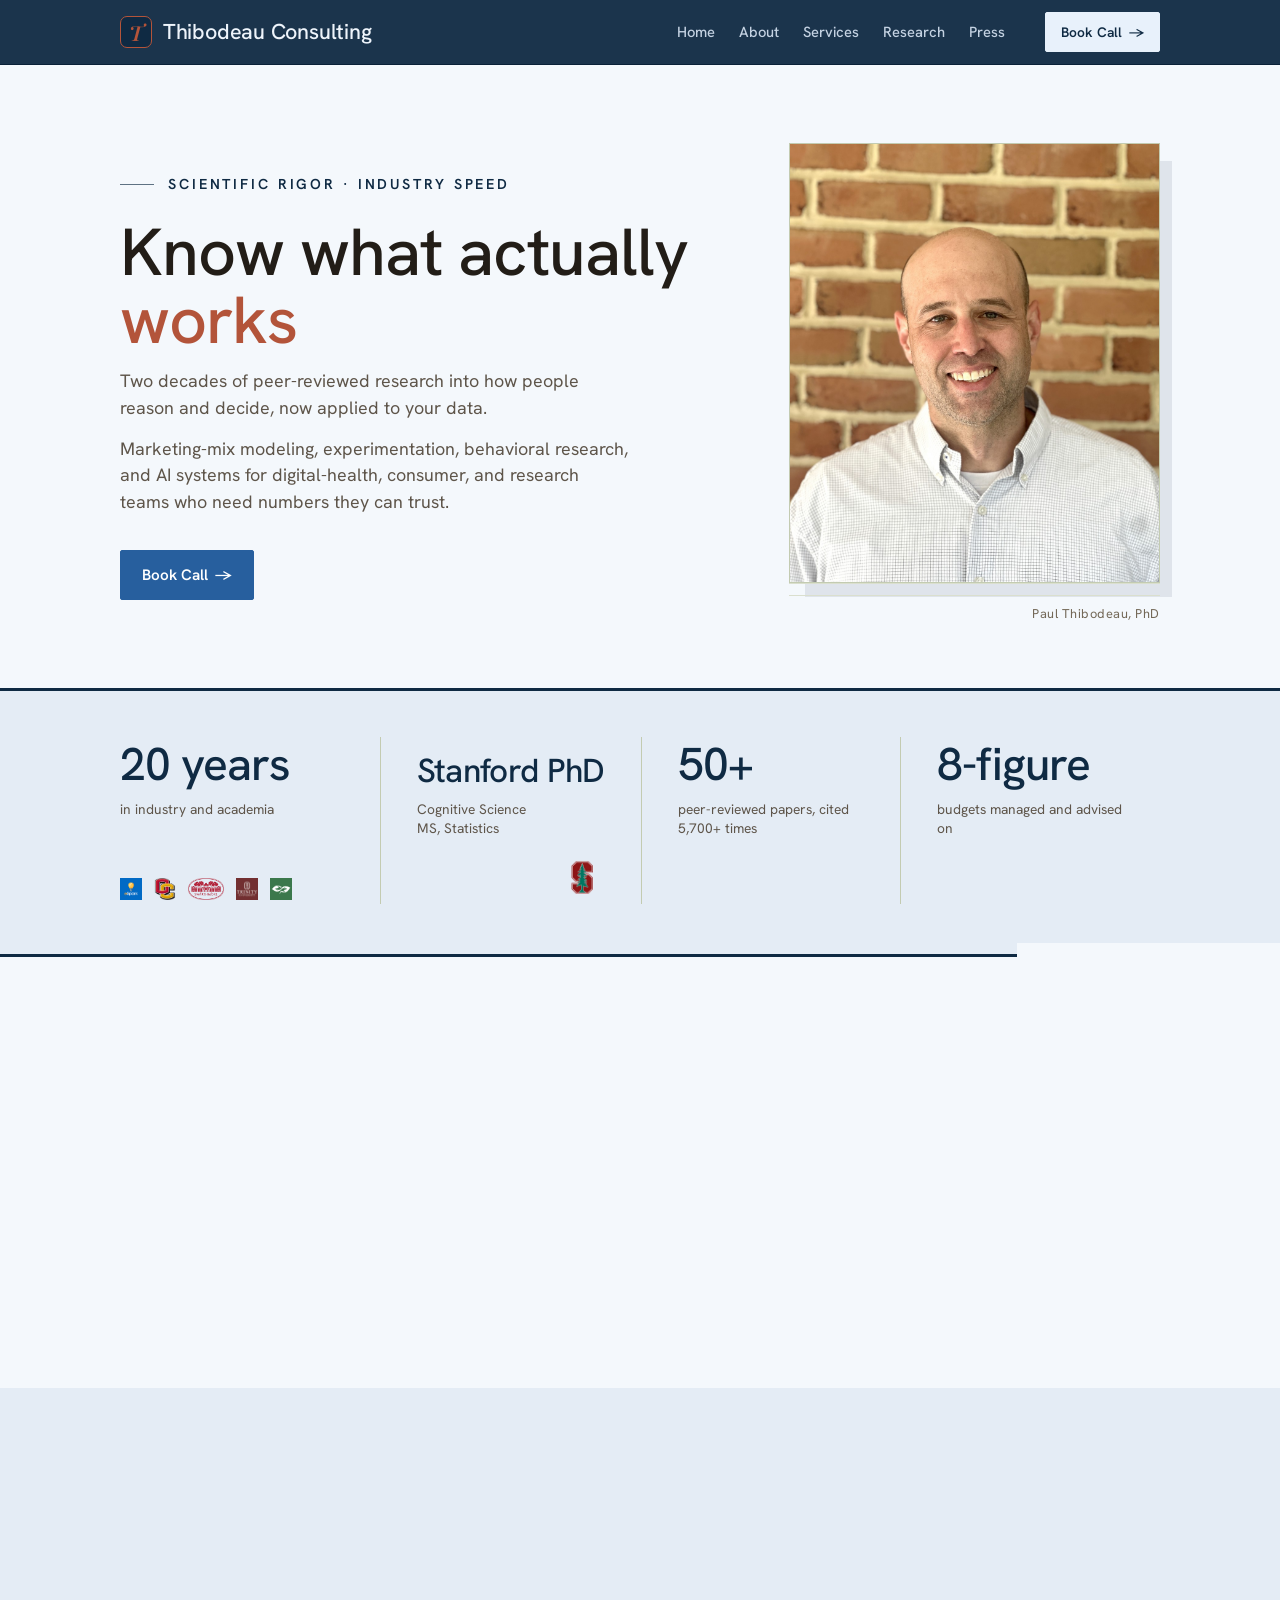
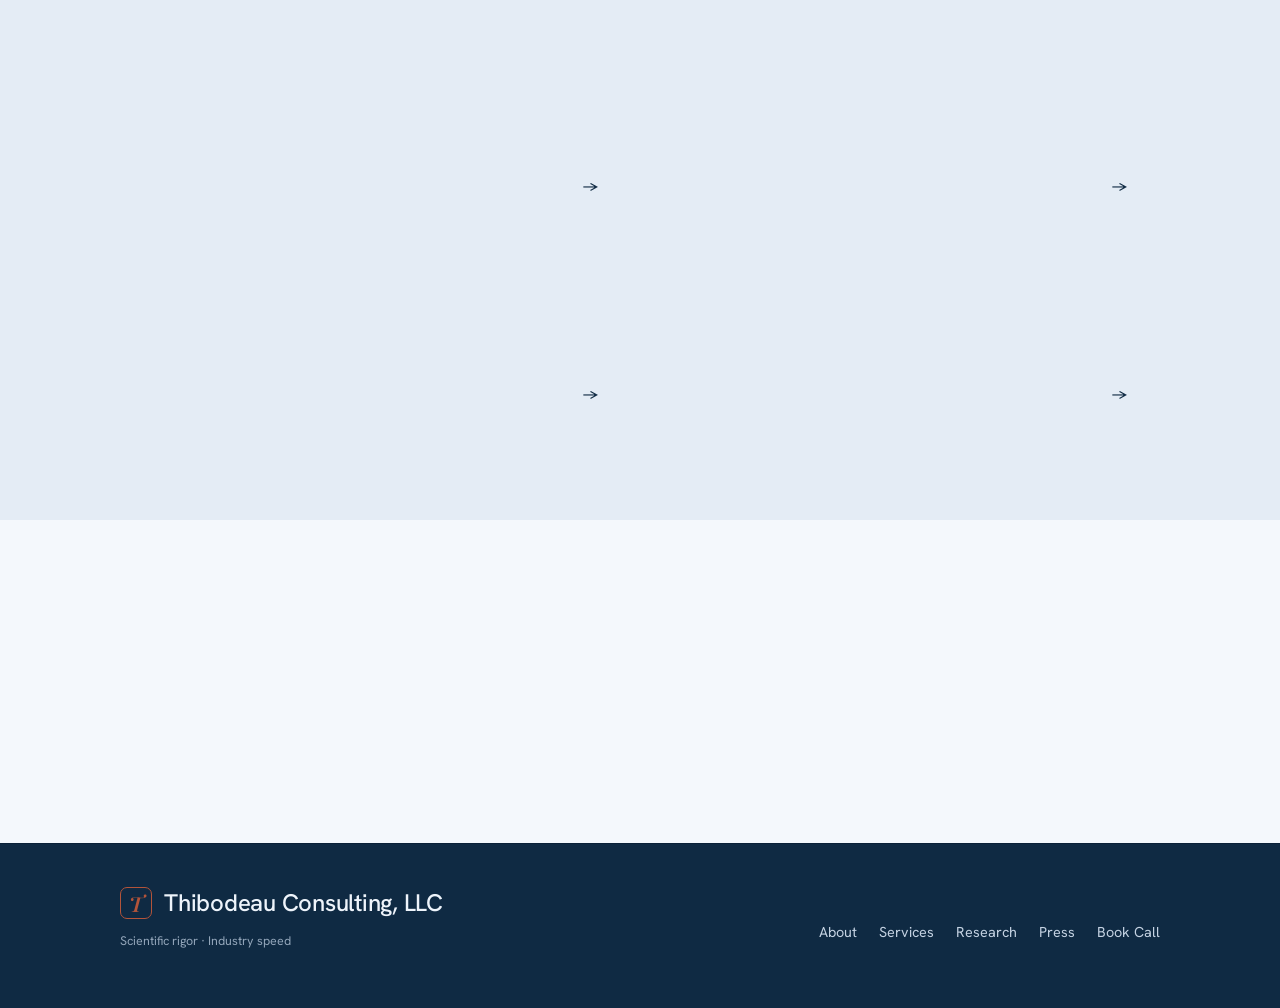
==== index.html @ 38d1d893 "Align canonical/OG/Twitter URLs to the www custom domain The site canonicalizes to www.consult-thib." ====
<!DOCTYPE html>
<html lang="en" data-headline="hanken" data-paper="sage">
<head>
<meta charset="UTF-8">
<meta name="viewport" content="width=device-width, initial-scale=1.0">
<title>Thibodeau Consulting · Scientific rigor, industry speed</title>
<link rel="icon" type="image/svg+xml" href="favicon.svg">
<meta name="description" content="Scientific rigor, industry speed. Marketing, research, and data consulting from a Stanford PhD and former data-science leader.">
<meta property="og:type" content="website">
<meta property="og:title" content="Thibodeau Consulting">
<meta property="og:description" content="Scientific rigor, industry speed. Marketing, research, and data consulting you can trust.">
<meta property="og:url" content="https://www.consult-thib.com/">
<link rel="canonical" href="https://www.consult-thib.com/">
<meta property="og:image" content="https://www.consult-thib.com/assets/headshot-casual.jpg">
<meta name="twitter:card" content="summary_large_image">
<meta name="twitter:title" content="Thibodeau Consulting">
<meta name="twitter:description" content="Scientific rigor, industry speed. Marketing, research, and data consulting.">
<meta name="twitter:image" content="https://www.consult-thib.com/assets/headshot-casual.jpg">
<link rel="preconnect" href="https://fonts.googleapis.com">
<link rel="preconnect" href="https://fonts.gstatic.com" crossorigin>
<link href="https://fonts.googleapis.com/css2?family=Playfair+Display:ital,wght@0,600;0,700;1,500;1,600&family=Newsreader:opsz,wght@6..72,400;6..72,500;6..72,600&family=Newsreader:ital,opsz,wght@1,6..72,400;1,6..72,500&family=Spectral:wght@400;500;600&family=Hanken+Grotesk:wght@400;500;600;700&family=EB+Garamond:ital,wght@1,400;1,500&display=swap" rel="stylesheet">
<link rel="stylesheet" href="assets/main.css">
</head>
<body>

<header>
  <div class="wrap nav">
    <button class="navtoggle" aria-label="Menu" aria-expanded="false" aria-controls="navmenu"><svg viewBox="0 0 24 24" width="22" height="22" aria-hidden="true"><path d="M3 6h18M3 12h18M3 18h18" fill="none" stroke="currentColor" stroke-width="2" stroke-linecap="round"/></svg></button>
    <a href="#top" class="wordmark"><span class="tmark">T</span><span class="wname">Thibodeau Consulting</span></a>
    <nav class="navlinks" id="navmenu">
      <a href="#top" aria-current="page">Home</a>
      <a href="about.html">About</a>
      <a href="#work">Services</a>
      <a href="research.html">Research</a>
      <a href="press.html">Press</a>
    </nav>
    <a href="https://calendly.com/paul-consult-thib/30min" target="_blank" rel="noopener" class="btn btn-primary btn-sm tc-book">Book Call <span class="arr">→</span></a>
  </div>
</header>

<main id="top">

  <!-- HERO -->
  <section class="hero">
    <div class="wrap hero-grid">
      <div class="hero-copy">
        <span class="eyebrow reveal">Scientific rigor · Industry speed</span>
        <h1 class="display reveal">Know what actually <span style="color:var(--gold)">works</span></h1>
        <p class="hero-sub hero-research reveal">Two decades of peer-reviewed research into how people reason and decide, now applied to your data.</p>
        <p class="hero-sub reveal">Marketing-mix modeling, experimentation, behavioral research, and AI systems for digital-health, consumer, and research teams who need numbers they can trust.</p>
        <div class="btns reveal">
          <a href="https://calendly.com/paul-consult-thib/30min" target="_blank" rel="noopener" class="btn btn-primary">Book Call <span class="arr">→</span></a>
        </div>
      </div>
      <figure class="portrait reveal">
        <img class="portrait-img" src="assets/headshot-casual.jpg?v=4" alt="Paul Thibodeau, PhD" style="object-position:50% 20%">
        <figcaption><span>Paul Thibodeau, PhD</span></figcaption>
      </figure>
    </div>
  </section>

    <section class="creds reveal">
    <div class="wrap creds-inner">
      <div class="statrow">
        <div class="stat">
          <div class="num">20 years</div>
          <div class="lbl">in industry and academia</div>
          <div class="logos-row">
            <img src="assets/logo-espark.png" alt="eSpark">
            <img src="assets/logo-oberlin.png" alt="Oberlin College">
            <img src="assets/logo-swarthmore.png" alt="Swarthmore">
            <img src="assets/logo-trinity.webp" alt="Trinity University">
            <img src="assets/logo-betterhelp.png" alt="BetterHelp">
          </div>
        </div>
        <div class="stat">
          <div class="num num-stanford">Stanford PhD</div>
          <div class="lbl">Cognitive Science<br>MS, Statistics</div>
          <div class="logos-row stanford-row"><img src="assets/logo-stanford-s.avif" alt="Stanford"></div>
        </div>
        <div class="stat">
          <div class="num">50+</div>
          <div class="lbl">peer-reviewed papers, cited 5,700+ times</div>
        </div>
        <div class="stat">
          <div class="num">8-figure</div>
          <div class="lbl">budgets managed and advised on</div>
        </div>
      </div>
    </div>
  </section>

  <section class="block" id="testimonials">
    <div class="wrap">
      <div class="block-head reveal">
        <span class="eyebrow">In their words</span>
        <h2 class="sr-only">Testimonials</h2>
      </div>
      <!-- ================= TESTIMONIALS ================= -->
      <!-- Edit the cards between TM:START and TM:END below.                 -->
      <!-- Each testimonial is one <figure class="tm reveal"> block:         -->
      <!--   * <blockquote>   the quote (1-2 sentences)                      -->
      <!--   * .tm-name        the person's name                             -->
      <!--   * .tm-role        their title and company                       -->
      <!-- Add or delete <figure> blocks freely - each renders as a         -->
      <!-- full-width quote row in a single-column list.                     -->
      <!-- See README.md > "Updating testimonials" for a Claude prompt.      -->
      <div class="tm-grid">
        <!-- TM:START -->
        <figure class="tm reveal">
          <span class="qm" aria-hidden="true">&ldquo;</span>
          <blockquote>Paul is technically sharp and genuinely fun to work with. He designed studies and conducted statistical analyses that paved the way to FDA approval of Ycanth&reg;. I can't recommend him more highly!</blockquote>
          <figcaption><span class="tm-name">Matt Davidson, PhD</span><span class="tm-role">Founder &amp; CEO, Azora Therapeutics &middot; Founder, Verrica Pharmaceuticals</span></figcaption>
        </figure>
        <!-- TM:END -->
        <!-- Edwin's quote, parked pending his OK (shortened version sent for sign-off).
             Once he confirms, move the block above the TM:END line to publish it.
        <figure class="tm reveal">
          <span class="qm" aria-hidden="true">&ldquo;</span>
          <blockquote>Paul shaped metrics that opened up opportunities for our sales team we didn't know we were missing. He builds tools people actually understand and use.</blockquote>
          <figcaption><span class="tm-name">Edwin Uber</span><span class="tm-role">then Head of Engineering, eSpark Learning</span></figcaption>
        </figure>
        -->
        <!-- Placeholder testimonials parked here until real ones land. Move a block above the TM:END line to publish it.
        <figure class="tm reveal">
          <span class="qm" aria-hidden="true">&ldquo;</span>
          <blockquote>Paul rebuilt our attribution from the ground up. For the first time, finance actually trusts the numbers behind our spend.</blockquote>
          <figcaption><span class="tm-name">[Client name]</span><span class="tm-role">VP Growth · consumer health (Series B)</span></figcaption>
        </figure>
        <figure class="tm reveal">
          <span class="qm" aria-hidden="true">&ldquo;</span>
          <blockquote>The rare scientist who can also ship. The marketing-mix model he built is still the backbone of how we plan budget.</blockquote>
          <figcaption><span class="tm-name">[Client name]</span><span class="tm-role">Head of Marketing · DTC brand</span></figcaption>
        </figure>
        <figure class="tm reveal">
          <span class="qm" aria-hidden="true">&ldquo;</span>
          <blockquote>Honest about what the data can and can't say. That rigor talked us out of a six-figure mistake.</blockquote>
          <figcaption><span class="tm-name">[Client name]</span><span class="tm-role">Director of Analytics · edtech</span></figcaption>
        </figure>
        -->
      </div>
    </div>
  </section>

  <!-- SERVICES -->
  <section class="block" id="work">
    <div class="wrap">
      <div class="block-head reveal">
        <span class="eyebrow">Services</span>
        <h2 class="display" style="margin-top:14px">What do you need to know?</h2>
        <p class="svc-intro">A few of the questions I get. Open any card for a short interactive demo.</p>
      </div>

      <div class="svc-grid">
        <a href="demos/mmm_demo.html" class="svc reveal">
          <div class="svc-top"><span class="svc-idx">01</span><span class="svc-topic">MMM &amp; Attribution</span></div>
          <div class="svc-qrow">
            <h3>Which marketing dollars actually drive revenue?</h3>
            <span class="svc-cartoon" aria-hidden="true"><svg viewBox="0 0 120 80" xmlns="http://www.w3.org/2000/svg"><rect x="6" y="42" width="14" height="30" rx="2" fill="#1F7A8C"/><rect x="24" y="28" width="14" height="44" rx="2" fill="#B9822F"/><rect x="42" y="50" width="14" height="22" rx="2" fill="#0F2A43"/><line x1="4" y1="72" x2="58" y2="72" stroke="#c2cbd4" stroke-width="2"/><path d="M68 64 C 86 60, 96 26, 114 16" fill="none" stroke="#b3543a" stroke-width="3" stroke-linecap="round"/><circle class="cart-pulse" cx="114" cy="16" r="4" fill="#b3543a"/></svg></span>
          </div>
          <div class="svc-foot"><span class="more">Explore <span class="arr">→</span></span></div>
        </a>
        <a href="demos/experimentation_demo.html" class="svc reveal">
          <div class="svc-top"><span class="svc-idx">02</span><span class="svc-topic">Causal Inference &amp; Experimentation</span></div>
          <div class="svc-qrow">
            <h3>Did the new feature really move the needle?</h3>
            <span class="svc-cartoon" aria-hidden="true"><svg viewBox="0 0 120 80" xmlns="http://www.w3.org/2000/svg"><line x1="12" y1="68" x2="108" y2="68" stroke="#c2cbd4" stroke-width="2"/><rect x="26" y="42" width="26" height="26" rx="2" fill="#9aa6af"/><rect x="70" y="22" width="26" height="46" rx="2" fill="#1F7A8C"/><line x1="26" y1="42" x2="96" y2="42" stroke="#b3543a" stroke-width="2" stroke-dasharray="4 3"/><g class="cart-lift"><line x1="100" y1="24" x2="100" y2="42" stroke="#b3543a" stroke-width="2"/><polyline points="96,30 100,24 104,30" fill="none" stroke="#b3543a" stroke-width="2" stroke-linecap="round" stroke-linejoin="round"/></g></svg></span>
          </div>
          <div class="svc-foot"><span class="more">Explore <span class="arr">→</span></span></div>
        </a>
        <a href="demos/agentic_eval_demo.html" class="svc reveal">
          <div class="svc-top"><span class="svc-idx">03</span><span class="svc-topic">AI &amp; Agentic Workflows</span></div>
          <div class="svc-qrow">
            <h3>Is this AI agent ready to ship?</h3>
            <span class="svc-cartoon" aria-hidden="true"><svg viewBox="0 0 120 80" xmlns="http://www.w3.org/2000/svg"><rect x="8" y="24" width="42" height="32" rx="9" fill="#1F7A8C"/><circle cx="22" cy="40" r="2.4" fill="#fff"/><circle cx="30" cy="40" r="2.4" fill="#fff"/><circle cx="38" cy="40" r="2.4" fill="#fff"/><line x1="56" y1="40" x2="72" y2="40" stroke="#9aa6af" stroke-width="3"/><polyline points="66,34 74,40 66,46" fill="none" stroke="#9aa6af" stroke-width="3" stroke-linecap="round" stroke-linejoin="round"/><g class="cart-pop"><circle cx="98" cy="40" r="16" fill="none" stroke="#1f7a5a" stroke-width="3.5"/><path d="M90 40 l6 7 l11 -15" fill="none" stroke="#1f7a5a" stroke-width="4" stroke-linecap="round" stroke-linejoin="round"/></g></svg></span>
          </div>
          <div class="svc-foot"><span class="more">Explore <span class="arr">→</span></span></div>
        </a>
        <a href="demos/behavioral_survey_demo.html" class="svc reveal">
          <div class="svc-top"><span class="svc-idx">04</span><span class="svc-topic">Behavioral &amp; Survey Research</span></div>
          <div class="svc-qrow">
            <h3>What do customers truly want, and how would we know?</h3>
            <span class="svc-cartoon" aria-hidden="true"><svg viewBox="0 0 120 80" xmlns="http://www.w3.org/2000/svg"><line x1="54" y1="22" x2="30" y2="52" stroke="#9aa6af" stroke-width="2" stroke-dasharray="4 3"/><line x1="66" y1="22" x2="90" y2="52" stroke="#9aa6af" stroke-width="2" stroke-dasharray="4 3"/><line x1="42" y1="56" x2="80" y2="56" stroke="#b3543a" stroke-width="3"/><polyline points="74,51 82,56 74,61" fill="none" stroke="#b3543a" stroke-width="3" stroke-linecap="round" stroke-linejoin="round"/><circle cx="60" cy="16" r="11" fill="#9aa6af"/><circle cx="30" cy="56" r="13" fill="#1F7A8C"/><circle class="cart-pulse" cx="92" cy="56" r="13" fill="#0F2A43"/></svg></span>
          </div>
          <div class="svc-foot"><span class="more">Explore <span class="arr">→</span></span></div>
        </a>
      </div>
    </div>
  </section>

  <!-- CTA -->
  <section class="cta" id="book">
    <div class="wrap cta-inner">
      <h2 class="display reveal">Start with a free measurement check.</h2>
      <div class="btns reveal">
        <a href="https://calendly.com/paul-consult-thib/30min" target="_blank" rel="noopener" class="btn btn-primary">Book Call <span class="arr">→</span></a>
      </div>
    </div>
  </section>

</main>

<footer>
  <div class="wrap foot">
    <div>
      <a href="#top" class="wordmark"><span class="tmark">T</span><span class="wname">Thibodeau Consulting<span class="wname-llc">, LLC</span></span></a>
      <div class="fine">Scientific rigor · Industry speed</div>
    </div>
    <div class="links">
      <a href="about.html">About</a>
      <a href="#work">Services</a>
      <a href="research.html">Research</a>
      <a href="press.html">Press</a>
      <a href="https://calendly.com/paul-consult-thib/30min" target="_blank" rel="noopener">Book Call</a>
    </div>
  </div>
</footer>

<script>
(function(){
  var t=document.querySelector('.navtoggle'), h=document.querySelector('header');
  if(!t||!h)return;
  function close(){t.setAttribute('aria-expanded','false');h.classList.remove('nav-open');}
  t.addEventListener('click',function(e){
    e.stopPropagation();
    var open=t.getAttribute('aria-expanded')==='true';
    t.setAttribute('aria-expanded',String(!open));
    h.classList.toggle('nav-open',!open);
  });
  h.querySelectorAll('.navlinks a').forEach(function(a){a.addEventListener('click',close);});
  document.addEventListener('click',function(e){if(!h.contains(e.target))close();});
  document.addEventListener('keydown',function(e){if(e.key==='Escape')close();});
})();
</script>

</body>
</html>
---- assets/main.css ----
:root{
    --paper:#f4ede0;
    --paper-2:#ebe1cd;
    --surface:#fffdf8;
    --ink:#221d17;
    --ink-2:#5e554a;
    --ink-3:#736857;
    --line:#e1d8c4;
    --line-2:#cec2a9;
    --accent:#0F2A43;
    --gold:#b3543a;
    --gold-soft:#f1dbd3;
    --font-display:'Newsreader', Georgia, serif;
    --font-body:'Hanken Grotesk', system-ui, sans-serif;
    --maxw:1120px;
  }
  html[data-headline="spectral"]{--font-display:'Spectral', Georgia, serif;}
  html[data-headline="hanken"]{--font-display:'Hanken Grotesk', sans-serif;}
  html[data-paper="cool"]{--paper:#eef0f1;--paper-2:#e3e7ea;--surface:#ffffff;--line:#dde1e4;--line-2:#c8cfd4;}
  html[data-paper="white"]{--paper:#ffffff;--paper-2:#f4f3f0;--surface:#ffffff;--line:#e8e6e0;--line-2:#d6d3cb;}
  html[data-paper="sage"]{--paper:#e9ece2;--paper-2:#dde2d3;--surface:#fbfcf8;--line:#dadfce;--line-2:#c3cbb1;}
  html[data-paper="blush"]{--paper:#f3e9e4;--paper-2:#ecddd4;--surface:#fffaf6;--line:#e6d6cc;--line-2:#d6c0b3;}
  html[data-paper="slate"]{--paper:#e7e8ea;--paper-2:#dcdee2;--surface:#fbfbfc;--line:#d6d8dd;--line-2:#bfc3cb;}

  *{box-sizing:border-box}
  .sr-only{position:absolute;width:1px;height:1px;padding:0;margin:-1px;overflow:hidden;clip:rect(0,0,0,0);white-space:nowrap;border:0}
  html{scroll-behavior:smooth}
  body{
    margin:0;
    font-family:var(--font-body);
    background:#f4f8fc;
    color:var(--ink);
    line-height:1.6;
    -webkit-font-smoothing:antialiased;
    text-rendering:optimizeLegibility;
  }
  a{color:inherit}
  a:focus-visible,button:focus-visible,.btn:focus-visible{outline:2px solid #275f9e;outline-offset:3px}
  ::selection{background:var(--gold-soft)}

  .wrap{max-width:var(--maxw);margin:0 auto;padding:0 40px}
  section{position:relative}

  /* ---------- type ---------- */
  .eyebrow{
    font-family:var(--font-body);font-weight:600;font-size:.9rem;
    letter-spacing:.2em;text-transform:uppercase;color:var(--accent);
    display:inline-flex;align-items:center;gap:14px;
  }
  .eyebrow::before{content:"";width:34px;height:1.5px;background:var(--accent);display:inline-block;opacity:.65}
  .display{font-family:var(--font-display);font-weight:500;line-height:1.02;letter-spacing:-.015em;color:var(--ink);margin:0}
  .display em{font-style:italic;font-weight:400}
  h1.display{font-size:clamp(2.7rem,5.2vw,4.3rem)}
  h2.display{font-size:clamp(1.9rem,3vw,2.6rem)}
  .lede{font-size:1.18rem;color:var(--ink-2);line-height:1.55;max-width:36em}
  .kicker{font-family:var(--font-body);font-weight:600;font-size:.7rem;letter-spacing:.18em;text-transform:uppercase;color:var(--ink-3)}

  /* ---------- buttons ---------- */
  .btn{
    display:inline-flex;align-items:center;gap:.5em;white-space:nowrap;
    font-family:var(--font-body);font-weight:600;font-size:.95rem;
    padding:.78em 1.35em;border-radius:2px;cursor:pointer;text-decoration:none;
    border:1px solid var(--accent);transition:.18s ease;
  }
  .btn .arr{transition:transform .18s ease}
  .btn:hover .arr{transform:translateX(3px)}
  .btn-primary{background:#275f9e;border-color:#275f9e;color:#fff}
  .btn-primary:hover{background:#0F2A43;border-color:#0F2A43}
  .btn-ghost{background:transparent;color:var(--ink);border-color:var(--line-2)}
  .btn-ghost:hover{border-color:var(--ink);background:var(--surface)}
  .btn-sm{font-size:.86rem;padding:.6em 1.05em}
  .btns{display:flex;gap:14px;flex-wrap:wrap;align-items:center}

  /* ---------- nav ---------- */
  header{
    position:sticky;top:0;z-index:40;background:color-mix(in srgb,#0F2A43 95%, transparent);
    backdrop-filter:blur(8px);border-bottom:1px solid #0a2138;
  }
  header .wordmark{color:#eef4fb;font-size:clamp(1.04rem,2.6vw,1.35rem)}
  header .btn-primary{background:#e8f1fb;border-color:#e8f1fb;color:#0F2A43}
  header .btn-primary:hover{background:#ffffff;border-color:#ffffff}
  .nav{display:flex;align-items:center;gap:16px;height:64px}
  .wordmark{font-family:var(--font-display);font-weight:500;font-size:1.5rem;letter-spacing:-.01em;text-decoration:none;color:var(--ink);white-space:nowrap}
  .wordmark .dot{color:var(--accent)}
  .wordmark .llc{color:var(--accent);font-weight:600;font-size:.62em;letter-spacing:.08em;vertical-align:.08em;margin-left:.18em}
  .brand{display:flex;align-items:center;gap:11px;text-decoration:none}
  .xbl{position:relative;display:grid;place-items:center;width:40px;height:40px;flex:none;color:var(--accent)}
  .xbl svg{position:absolute;inset:0;width:100%;height:100%;overflow:visible}
  .xbl .xb-x{position:relative;z-index:1;font-family:'EB Garamond',Georgia,serif;font-style:italic;font-weight:400;font-size:20px;line-height:.74;color:var(--accent);transform:translateY(-5%)}
  .xbl .xb-x::before{content:"";position:absolute;left:6%;right:-3%;top:.13em;height:.052em;background:currentColor;border-radius:1px}
  .xbl.sm{width:34px;height:34px}.xbl.sm .xb-x{font-size:17px}
  .brand .wordmark{color:var(--accent);font-size:1.4rem}
  .navlinks{display:flex;align-items:center;gap:24px;margin-left:auto}
  .tc-book{margin-left:24px}
  .navtoggle{display:none;align-items:center;justify-content:center;width:40px;height:40px;margin-left:-6px;padding:0;background:none;border:0;color:#c4d2e2;cursor:pointer;border-radius:6px}
  .navtoggle:hover{color:#fff;background:rgba(255,255,255,.08)}
  .navlinks a:not(.btn){font-size:.92rem;font-weight:500;color:#c4d2e2;text-decoration:none;position:relative;padding:4px 0}
  .navlinks a:not(.btn)::after{content:"";position:absolute;left:0;right:100%;bottom:-2px;height:1.5px;background:#8fb6e6;transition:right .22s ease}
  .navlinks a:not(.btn):hover{color:#ffffff}
  .navlinks a:not(.btn):hover::after{right:0}
  @media(max-width:820px){
    .navtoggle{display:inline-flex}
    .nav{gap:12px;height:60px}
    .navlinks{position:absolute;top:100%;left:0;right:0;margin:0;flex-direction:column;align-items:stretch;gap:0;background:#0f2a43;border-bottom:1px solid #0a2138;padding:6px 0;display:none}
    header.nav-open .navlinks{display:flex}
    .navlinks a:not(.btn){padding:13px 24px}
    .navlinks a:not(.btn)::after{display:none}
    .tc-book{margin-left:auto}
  }
  @media(max-width:380px){.nav .wname{display:none}}

  /* ---------- hero ---------- */
  .hero{padding:78px 0 64px}
  .hero-grid{display:grid;grid-template-columns:1.45fr .9fr;gap:72px;align-items:center}
  .hero h1{margin-top:22px}
  .hero .lede{margin-top:24px}
  .hero .btns{margin-top:34px}
  .hero-note{margin-top:22px;font-size:.86rem;color:var(--ink-2);display:flex;align-items:center;gap:10px}
  .hero-note .sep{width:4px;height:4px;border-radius:50%;background:var(--line-2)}
  figure.portrait{margin:0}
  figure.portrait img.portrait-img{
    width:100%;height:440px;object-fit:cover;object-position:50% 32%;display:block;
    border:1px solid var(--line-2);
    box-shadow:0 1px 0 var(--line), 14px 16px 0 -2px color-mix(in srgb,var(--accent) 9%, transparent);
  }
  figure.portrait figcaption{margin-top:12px;font-size:.8rem;color:var(--ink-3);letter-spacing:.04em;display:flex;justify-content:flex-end;border-top:1px solid var(--line);padding-top:8px}
  @media(max-width:880px){.hero-grid{grid-template-columns:1fr;gap:40px}figure.portrait{order:0;max-width:360px}}

  /* ---------- credential band ---------- */
  .creds{background:var(--paper-2);border-top:1px solid var(--line);border-bottom:1px solid var(--line)}
  .creds-inner{padding-top:46px;padding-bottom:50px}
  .creds .kicker{margin-bottom:24px;display:flex}
  .statrow{display:grid;grid-template-columns:repeat(4,1fr)}
  .stat{padding:4px 36px;border-left:1px solid var(--line-2);display:flex;flex-direction:column}
  .stat:first-child{padding-left:0;border-left:none}
  .stat .num{font-family:var(--font-display);font-weight:500;font-size:clamp(2.2rem,3.6vw,3rem);line-height:1;color:var(--accent);letter-spacing:-.02em;min-height:clamp(2.2rem,3.6vw,3rem);display:flex;align-items:flex-end}
  .stat .lbl{margin-top:12px;font-size:.86rem;color:var(--ink-2);line-height:1.4}
  .stat .num-stanford{font-size:clamp(1.7rem,2.6vw,2.25rem);white-space:nowrap}
  @media(max-width:720px){
    .creds-inner{padding-top:30px;padding-bottom:34px}
    .statrow{grid-template-columns:1fr 1fr;gap:18px}
    .stat{padding:20px;border-left:none;background:#ffffff;border:1px solid var(--line-2);border-radius:8px;justify-content:flex-start}
    .stat:first-child{padding-left:20px;border-left:1px solid var(--line-2)}
    .stat .num,.stat .num-stanford{font-size:1.8rem;min-height:0;white-space:normal;align-items:flex-start}
    .stat .lbl{margin-top:8px;font-size:.9rem}
    .stat .logos-row{margin-top:auto;padding-top:18px;justify-content:flex-start}
    .stat .logos-row img{height:16px}
    .stat .stanford-row{justify-content:flex-end}
    .stat .stanford-row img{height:30px}
  }

  /* ---------- quote ---------- */
  .quote{padding:84px 0;text-align:center}
  .quote blockquote{margin:0 auto;max-width:20em}
  .quote .qmark{font-family:var(--font-display);font-size:3.4rem;line-height:0;color:var(--line-2);display:block;height:.5em}
  .quote p{font-family:var(--font-display);font-weight:400;font-style:italic;font-size:clamp(1.7rem,3.1vw,2.4rem);line-height:1.28;color:var(--ink);margin:.3em 0 0;letter-spacing:-.01em}
  .mark{background:linear-gradient(to top, var(--gold-soft) 42%, transparent 42%);padding:0 .12em}

  /* ---------- generic section ---------- */
  .block{padding:clamp(52px,8vw,80px) 0;border-top:1px solid var(--line)}
  .block-head{max-width:42em}
  .block-head .lede{margin-top:14px;font-size:1.05rem}

  /* services */
  .svc-grid{display:grid;grid-template-columns:repeat(2,1fr);gap:18px;margin-top:44px}
  .svc{display:flex;flex-direction:column;padding:24px 28px;border:1px solid var(--line-2);background:var(--surface);border-radius:4px;position:relative;text-decoration:none;transition:transform .18s ease,box-shadow .18s ease,border-color .18s ease;box-shadow:0 1px 0 var(--line)}
  .svc::before{content:"";position:absolute;left:0;top:0;bottom:0;width:3px;background:var(--accent);border-radius:4px 0 0 4px;opacity:0;transition:opacity .18s ease}
  .svc:hover{transform:translateY(-3px);border-color:var(--accent);box-shadow:0 10px 26px -12px color-mix(in srgb,var(--accent) 30%, transparent)}
  .svc:hover::before{opacity:1}
  .svc-cartoon{flex:none;width:78px;opacity:.95;transition:transform .25s ease}
  .svc-qrow{display:flex;align-items:flex-start;justify-content:space-between;gap:18px;margin-top:12px}
  .svc-cartoon svg{display:block;width:100%;height:auto}
  .svc:hover .svc-cartoon{transform:scale(1.07)}
  .svc-foot{margin-top:auto;display:flex;align-items:center;justify-content:flex-end;gap:12px;padding-top:15px;border-top:1px solid var(--line);transition:border-color .2s ease}
  .svc-demo{display:inline-flex;align-items:center;gap:7px;font-size:.66rem;font-weight:700;letter-spacing:.09em;text-transform:uppercase;color:var(--accent)}
  .svc-demo .pl{font-size:.5rem;display:inline-grid;place-items:center;width:16px;height:16px;border-radius:50%;background:var(--accent);color:var(--surface);padding-left:1px}
  .svc-top{display:flex;align-items:baseline;justify-content:flex-start;gap:13px}
  .svc-idx{font-family:var(--font-display);font-size:.95rem;color:var(--ink-3)}
  .svc-topic{font-size:.72rem;letter-spacing:.07em;text-transform:uppercase;color:var(--accent);font-weight:700}
  .svc h3{font-family:var(--font-display);font-weight:500;font-size:1.4rem;line-height:1.2;margin:0;letter-spacing:-.01em;flex:1;min-width:0}
  .svc p{font-size:.96rem;color:var(--ink-2);margin:10px 0 18px;max-width:34em}
  .svc .more{font-size:.85rem;font-weight:600;color:var(--accent);text-decoration:none;display:inline-flex;align-items:center;gap:.4em;padding:6px 4px;transition:color .18s ease}
  .svc .more .arr{transition:transform .18s ease;will-change:transform}
  .svc:hover .more{color:var(--gold)}
  .svc:hover .more .arr{transform:translateX(5px)}
  .svc:hover .svc-foot{border-top-color:var(--accent)}
  @keyframes cartPulse{0%,55%,100%{transform:scale(1)}74%{transform:scale(1.18)}}
  @keyframes cartLift{0%,62%,100%{transform:translateY(0)}80%{transform:translateY(-3px)}}
  @keyframes cartPop{0%,60%,100%{transform:scale(1)}78%{transform:scale(1.12)}}
  @media(prefers-reduced-motion:no-preference){
    .cart-pulse{transform-box:fill-box;transform-origin:center;animation:cartPulse 3.6s ease-in-out infinite}
    .cart-lift{animation:cartLift 3.8s ease-in-out infinite}
    .cart-pop{transform-box:fill-box;transform-origin:center;animation:cartPop 4s ease-in-out infinite}
    .svc:nth-child(2) .cart-lift{animation-delay:.5s}
    .svc:nth-child(3) .cart-pop{animation-delay:1s}
    .svc:nth-child(4) .cart-pulse{animation-delay:1.4s}
  }
  .badge{font-family:var(--font-body);font-weight:600;font-size:.64rem;letter-spacing:.12em;text-transform:uppercase;padding:.32em .7em;border-radius:2px;white-space:nowrap}
  .badge-start{background:var(--accent);color:#fdfbf5}
  .badge-sig{background:var(--gold-soft);color:#7a3322;border:1px solid var(--gold)}
  .svc-intro{font-size:1.12rem;line-height:1.55;color:var(--ink-2);max-width:34em;margin:14px 0 0}
  @media(max-width:720px){
    .svc-grid{grid-template-columns:1fr;gap:16px}
    .svc{border-right:none;padding:26px 22px}
    .svc h3{font-size:1.5rem}
    .svc-qrow{gap:14px}
    .svc-cartoon{width:62px}
    .svc-top{margin-bottom:2px}
    .svc-foot{margin-top:20px;padding-top:18px}
    .svc-intro{font-size:1.05rem;margin-top:12px}
  }
  .audit-cta{display:flex;align-items:center;justify-content:space-between;gap:24px;flex-wrap:wrap;
    margin-top:30px;padding:24px 28px;border:1px solid var(--line-2);border-radius:4px;background:var(--surface);text-decoration:none;transition:.18s ease}
  .audit-cta:hover{background:#eef4fb}
  .audit-cta .badge{margin-bottom:2px}
  .audit-cta h3{font-family:var(--font-display);font-weight:500;font-size:1.4rem;margin:12px 0 6px;letter-spacing:-.01em;color:var(--ink)}
  .audit-cta p{font-size:.95rem;color:var(--ink-2);margin:0;max-width:46em}
  .audit-go{display:inline-flex;align-items:center;gap:.5em;white-space:nowrap;font-weight:600;font-size:.95rem;color:var(--accent)}
  .audit-cta .arr{transition:transform .18s ease}
  .audit-cta:hover .arr{transform:translateX(3px)}

  /* why different */
  .why-grid{display:grid;grid-template-columns:1fr 1fr;gap:38px 56px;margin-top:44px}
  .why{display:flex;gap:18px}
  .why .mk{flex:none;width:30px;height:30px;border:1px solid var(--accent);border-radius:50%;display:grid;place-items:center;color:var(--accent);font-size:.9rem;margin-top:3px}
  .why h4{font-family:var(--font-display);font-weight:500;font-size:1.22rem;margin:0 0 6px;letter-spacing:-.01em}
  .why p{font-size:.95rem;color:var(--ink-2);margin:0}
  @media(max-width:720px){.why-grid{grid-template-columns:1fr;gap:28px}}

  /* science / publications */
  .sci{background:var(--paper-2);border-top:1px solid var(--line)}
  .exp{background:var(--paper);border-top:1px solid var(--line)}
  .sci-grid{display:grid;grid-template-columns:1fr 1.2fr;gap:64px;padding-top:80px;padding-bottom:80px;align-items:start}
  .sci .lede{font-size:1.05rem;margin-top:14px}
  .marks{display:flex;flex-direction:column;gap:0;margin-top:30px;border-top:1px solid var(--line-2)}
  .markrow{display:flex;align-items:center;gap:16px;padding:15px 0;border-bottom:1px solid var(--line-2)}
  .markrow .mi{font-family:var(--font-display);font-size:1.5rem;color:var(--accent);width:30px;text-align:center;flex:none}
  .markrow b{font-weight:600;font-size:.95rem}
  .markrow span{display:block;font-size:.84rem;color:var(--ink-2)}
  .pubs .pub{display:grid;grid-template-columns:auto 1fr auto;gap:20px;align-items:baseline;padding:18px 0;border-bottom:1px solid var(--line-2)}
  .pubs .pub:first-of-type{border-top:1px solid var(--line-2)}
  .pub .yr{font-family:var(--font-display);font-size:1.05rem;color:var(--ink-3)}
  .pub .pt{font-family:var(--font-display);font-size:1.18rem;font-weight:500;line-height:1.22;letter-spacing:-.01em}
  .pub .pv{font-size:.85rem;color:var(--ink-2);margin-top:4px;font-style:italic}
  .pub .cit{font-size:.78rem;color:var(--ink-2);white-space:nowrap;border:1px solid var(--line-2);border-radius:999px;padding:.28em .8em;align-self:center}
  .scholar{margin-top:24px;font-size:.9rem;font-weight:600;color:var(--accent);text-decoration:none;display:inline-flex;gap:.4em;align-items:center}
  .scholar:hover{text-decoration:underline}
  @media(max-width:880px){.sci-grid{grid-template-columns:1fr;gap:44px}}

  /* notebook */
  .note-list{margin-top:36px;border-top:1px solid var(--line)}
  .note-item{display:grid;grid-template-columns:auto 1fr auto;gap:24px;align-items:center;padding:24px 0;border-bottom:1px solid var(--line);text-decoration:none;transition:.18s ease}
  .note-item:hover{padding-left:10px}
  .note-item .ni{font-family:var(--font-display);font-size:1.2rem;color:var(--accent)}
  .note-item h4{font-family:var(--font-display);font-weight:500;font-size:1.4rem;margin:0;letter-spacing:-.01em}
  .note-item p{font-size:.92rem;color:var(--ink-2);margin:5px 0 0}
  .note-item .rd{font-size:.8rem;color:var(--ink-3);white-space:nowrap}
  @media(max-width:620px){.note-item{grid-template-columns:auto 1fr}.note-item .rd{display:none}}

  /* ---------- hero points ---------- */
  .hero-points{list-style:none;margin:26px 0 0;padding:0;display:flex;flex-direction:column;gap:16px;max-width:34em}
  .hero-points li{position:relative;padding-left:26px;font-size:1.05rem;line-height:1.45;color:var(--ink-2)}
  .hero-points li::before{content:"";position:absolute;left:0;top:.62em;width:13px;height:1.5px;background:var(--accent)}
  .hero-points li strong{color:var(--ink);font-weight:600}
  .hero-lede{margin:24px 0 0;font-size:1.14rem;line-height:1.6;color:var(--ink-2);max-width:35em}
  .hero-lede strong{color:var(--ink);font-weight:600}
  .hero-lede .pls{color:var(--ink);font-weight:600}

  /* ---------- alternating panels (2-tone, divider line between) ---------- */
  /* ---------- blue scheme: alternating panels (hero A · creds B · testimonials A · work B · cta A) ---------- */
  .hero{background:#f4f8fc}
  #work{background:#e4ecf5}
  #work{border-top:3px solid #0F2A43;border-bottom:3px solid #0F2A43}
  #testimonials .tm{background:transparent}
  /* white cards + audit band pop on the tinted services panel */
  #work .svc{background:#ffffff}
  #work .audit-cta{background:#ffffff}
  .section-tag{font-family:var(--font-body);font-weight:600;font-size:.7rem;letter-spacing:.18em;text-transform:uppercase;color:var(--ink-3)}

  /* ---------- about (narrative chapters) ---------- */
  .about-stack{display:flex;flex-direction:column;gap:16px;margin-top:40px}
  .chapter{display:grid;grid-template-columns:210px 1fr;gap:36px;padding:30px 36px;border:1px solid var(--line-2);background:#ffffff;border-radius:4px;box-shadow:0 1px 0 var(--line);transition:border-color .18s ease,box-shadow .18s ease}
  .chapter:hover{border-color:var(--accent);box-shadow:0 8px 22px -14px color-mix(in srgb,var(--accent) 30%, transparent)}
  .chapter .rail{display:flex;flex-direction:column;gap:8px;border-right:1px solid var(--line);padding-right:0}
  .chapter .ch-num{font-family:var(--font-display);font-size:2.1rem;line-height:1;color:var(--gold);letter-spacing:-.02em}
  .chapter .ch-era{font-family:var(--font-body);font-weight:600;font-size:.7rem;letter-spacing:.16em;text-transform:uppercase;color:var(--ink-3)}
  .chapter .ch-logo{margin-top:10px}
  .chapter .ch-logo img{max-width:120px;max-height:42px;object-fit:contain;display:block;opacity:.85}
  .chapter .ch-logo.two{display:flex;gap:10px}
  .chapter .ch-logo.two img{max-width:56px;max-height:40px}
  .chapter .body h2{font-family:var(--font-display);font-weight:500;font-size:1.32rem;margin:0 0 10px;letter-spacing:-.01em;line-height:1.18}
  .chapter .body p{font-size:1rem;color:var(--ink-2);margin:0;line-height:1.58;max-width:46em}
  .chapter .body p .hl{color:var(--ink);font-weight:600}
  @media(max-width:760px){.chapter{grid-template-columns:1fr;gap:16px;padding:26px 24px}.chapter .rail{flex-direction:row;flex-wrap:wrap;align-items:baseline;gap:10px 16px;border-right:none;border-bottom:1px solid var(--line);padding-bottom:14px}.chapter .ch-logo{flex-basis:100%;margin-top:4px}.chapter .ch-logo.two img{max-width:46px}}
  .about-scholar{margin-top:26px;font-size:.92rem;font-weight:600;color:var(--accent);text-decoration:none;display:inline-flex;gap:.4em;align-items:center}
  .about-scholar:hover{text-decoration:underline}

  /* ---------- testimonials ---------- */
  .tm-grid{display:grid;grid-template-columns:1fr;gap:0;margin-top:40px;border-top:1px solid var(--line)}
  .tm{margin:0;display:flex;flex-direction:column;padding:28px 0 26px;border:none;background:transparent;border-radius:0;box-shadow:none;border-bottom:1px solid var(--line)}
  .tm .qm{font-family:var(--font-display);font-size:2.6rem;line-height:.5;color:var(--gold);opacity:.75;height:.42em;display:block}
  .tm blockquote{margin:0;font-family:var(--font-display);font-weight:400;font-size:1.22rem;line-height:1.5;color:var(--ink);letter-spacing:-.005em;text-wrap:pretty;max-width:64ch}
  .tm figcaption{margin-top:16px;display:flex;flex-flow:row wrap;gap:0 8px;align-items:baseline}
  .tm-name{font-weight:600;font-size:.95rem;color:var(--ink)}
  .tm-role{font-size:.83rem;color:var(--ink-3)}
  .tm-role::before{content:"· "}
  @media(max-width:880px){.tm blockquote{font-size:1.08rem}}

  /* CTA band */
  .cta{background:#f4f8fc;color:#1f3a52}
  .cta .cta-inner{padding-top:clamp(46px,9vw,100px);padding-bottom:clamp(46px,9vw,100px);text-align:center}
  .cta h2{color:#0F2A43}
  .cta p{color:#3a5670;font-size:1.1rem;margin:16px auto 0;max-width:30em}
  .cta .btns{justify-content:center;margin-top:34px}
  .cta .btn-primary{background:#275f9e;border-color:#275f9e;color:#fff}
  .cta .btn-primary:hover{background:#0F2A43;border-color:#0F2A43}

  /* footer */
  footer{border-top:1px solid #0a2138;padding:40px 0 56px;background:#0F2A43}
  footer .wordmark{color:#eef4fb}
  .foot{display:flex;justify-content:space-between;align-items:flex-end;gap:24px;flex-wrap:wrap}
  .foot .links{display:flex;flex-wrap:wrap;gap:12px 22px;font-size:.9rem;color:#c4d2e2}
  .foot .links a{text-decoration:none;padding:.5rem 0;display:inline-flex;align-items:center;min-height:40px}
  .foot .links a:hover{color:#ffffff}
  .foot .fine{font-size:.78rem;color:#93a6ba;margin-top:10px}

  /* entrance, transform-only settle; opacity is NEVER touched, so content is always visible */
  @media(prefers-reduced-motion:no-preference){
    .reveal{animation:revealSettle .55s cubic-bezier(.2,.7,.2,1) both}
  }
  @keyframes revealSettle{from{transform:translateY(12px)}to{transform:none}}

  #tweaks-root{position:fixed;z-index:90}

  /* ---- mobile sizing fixes ---- */
  @media(max-width:600px){
    .wrap{padding:0 18px}
    .nav{height:60px}
    .wordmark{font-size:1.04rem}
    .brand .wordmark{font-size:1.02rem}
    header .btn-sm{font-size:.8rem;padding:.5em .9em;min-height:40px}
    h1.display{font-size:clamp(2.05rem,8vw,2.7rem)}
    .hero{padding:54px 0 48px}
  }

  /* T monogram logo */
  .wordmark,.tc-wordmark{display:inline-flex;align-items:center;gap:.5em}
  .tmark{display:inline-flex;align-items:center;justify-content:center;width:2rem;height:2rem;flex:none;border-radius:7px;background:#0F2A43;border:1.5px solid #b3543a;font-family:'Playfair Display',Georgia,serif;font-style:italic;font-weight:600;font-size:1.3rem;line-height:1;color:#b3543a}
  @media(max-width:600px){.tc-header .wname{display:none}.wname-llc{display:none}}


  /* conversion: hero subhead, CTA risk-reversal note, blue proof band */
  .hero-sub{margin:14px 0 0;font-size:1.12rem;color:var(--ink-2);max-width:32rem;line-height:1.5}
  .cta-note{margin:14px 0 0;font-size:.85rem;color:var(--ink-3);letter-spacing:.02em}
  .creds{background:#e4ecf5;border-top:3px solid #0F2A43;border-bottom:3px solid #0F2A43}

  /* "How I help" 3-up band */
  #howhelp{background:#f4f8fc;border-top:3px solid #0F2A43}
  .help-grid{display:grid;grid-template-columns:repeat(3,1fr);gap:2rem;margin-top:1.6rem}
  .help h3{font-family:var(--font-display);font-weight:500;font-size:1.25rem;color:var(--ink);margin:0 0 .5rem;letter-spacing:-.01em}
  .help h3::before{content:"";display:block;width:30px;height:2px;background:var(--gold);margin-bottom:.7rem}
  .help p{font-size:.97rem;color:var(--ink-2);margin:0;line-height:1.55}
  @media(max-width:760px){.help-grid{grid-template-columns:1fr;gap:1.4rem}}

  /* credibility strip: muted logo cluster */
  .logos-row{display:flex;flex-wrap:wrap;align-items:flex-end;gap:8px 12px;margin-top:auto;padding-top:16px}
  .logos-row img{height:22px;width:auto;display:block}
  .stanford-row{justify-content:flex-end}
  .stanford-row img{height:46px}
  #testimonials{background:#f4f8fc}
  .cred-deg{display:block;color:var(--ink);font-weight:600;font-size:1.02rem;margin-bottom:3px;letter-spacing:-.005em}

  /* ---- publications / press lists ---- */
  body{background:#f4f8fc}
  .intro{padding:64px 0 36px;background:#f4f8fc}
  .pubs{padding:44px 0 64px;background:#e4ecf5;border-top:3px solid #0F2A43}
  .pubs .block-head{margin-bottom:8px}
  .pub-list{list-style:none;margin:40px 0 0;padding:0;border-top:1px solid var(--line-2)}
  .pub{display:flex;align-items:baseline;gap:20px;padding:18px 0;border-bottom:1px solid var(--line-2)}
  .pub-main{flex:1;min-width:0;display:flex;flex-direction:column;gap:4px}
  .pub-year{flex:none;width:46px;font-family:var(--font-display);font-size:.98rem;color:var(--ink-2);padding-top:1px}
  .pub-title{font-family:var(--font-display);font-weight:500;font-size:1.18rem;line-height:1.3;color:var(--ink);letter-spacing:-.01em}
  .pub-meta{font-size:.86rem;color:var(--ink-2)}
  .pub-link{flex:none;font-size:.85rem;font-weight:600;color:var(--accent);text-decoration:none;white-space:nowrap;display:inline-flex;align-items:center;gap:.4em;padding:6px 4px;transition:color .18s ease}
  .pub-link .arr{transition:transform .18s ease}
  .pub-link:hover{color:var(--gold)}
  .pub-link:hover .arr{transform:translateX(3px)}
  .pub-note{margin-top:34px;font-size:.85rem;color:var(--ink-3)}
  .pub-authors{font-size:.82rem;color:var(--ink-2);line-height:1.4}
  .pub-tags{display:flex;flex-wrap:wrap;gap:6px;margin-top:7px}
  .pub-tag{font-size:.66rem;font-weight:700;letter-spacing:.06em;text-transform:uppercase;color:#3a5670;background:#ffffff;border:1px solid #d3deea;border-radius:999px;padding:.22em .62em}
  .pub.is-hidden{display:none}
  .pub-group{font-family:var(--font-body);font-weight:700;font-size:.78rem;letter-spacing:.14em;text-transform:uppercase;color:var(--accent);margin:48px 0 0}
  .pub-group + .pub-list{margin-top:16px}
  @media(max-width:600px){
    .intro{padding:44px 0 22px}
    .pubs{padding:32px 0 72px}
    .pub{gap:14px;padding:16px 0}
    .pub-year{width:40px}
  }

  /* ---- topic filter chips ---- */
  .filterbar{display:flex;flex-wrap:wrap;gap:9px;margin:0}
  .chip{font-family:var(--font-body);font-size:.82rem;font-weight:600;letter-spacing:.01em;padding:.5em 1.05em;border-radius:999px;border:1px solid var(--line-2);background:var(--surface);color:var(--ink-2);cursor:pointer;transition:.16s ease;white-space:nowrap}
  .chip:hover{border-color:var(--accent);color:var(--ink)}
  .chip.is-active,.chip[aria-pressed="true"]{background:var(--accent);border-color:var(--accent);color:#fff}
  .filter-count{font-size:.82rem;color:var(--ink-2);margin:13px 0 0;font-weight:600;letter-spacing:.02em}

  /* ---- name list (about page) ---- */
  .name-list{list-style:none;margin:18px 0 0;padding:0}
  .name-list li{display:flex;flex-wrap:wrap;align-items:baseline;gap:4px 14px;padding:13px 0;border-bottom:1px solid var(--line)}
  .name-list .nl-name{font-family:var(--font-display);font-weight:500;font-size:1.08rem;color:var(--ink);letter-spacing:-.01em}
  .name-list .nl-note{font-size:.92rem;color:var(--ink-2)}
  .name-list .nl-name a{color:inherit;text-decoration:none;border-bottom:1px solid var(--line-2);transition:color .15s ease,border-color .15s ease}
  .name-list .nl-name a:hover{color:var(--gold);border-bottom-color:var(--gold)}
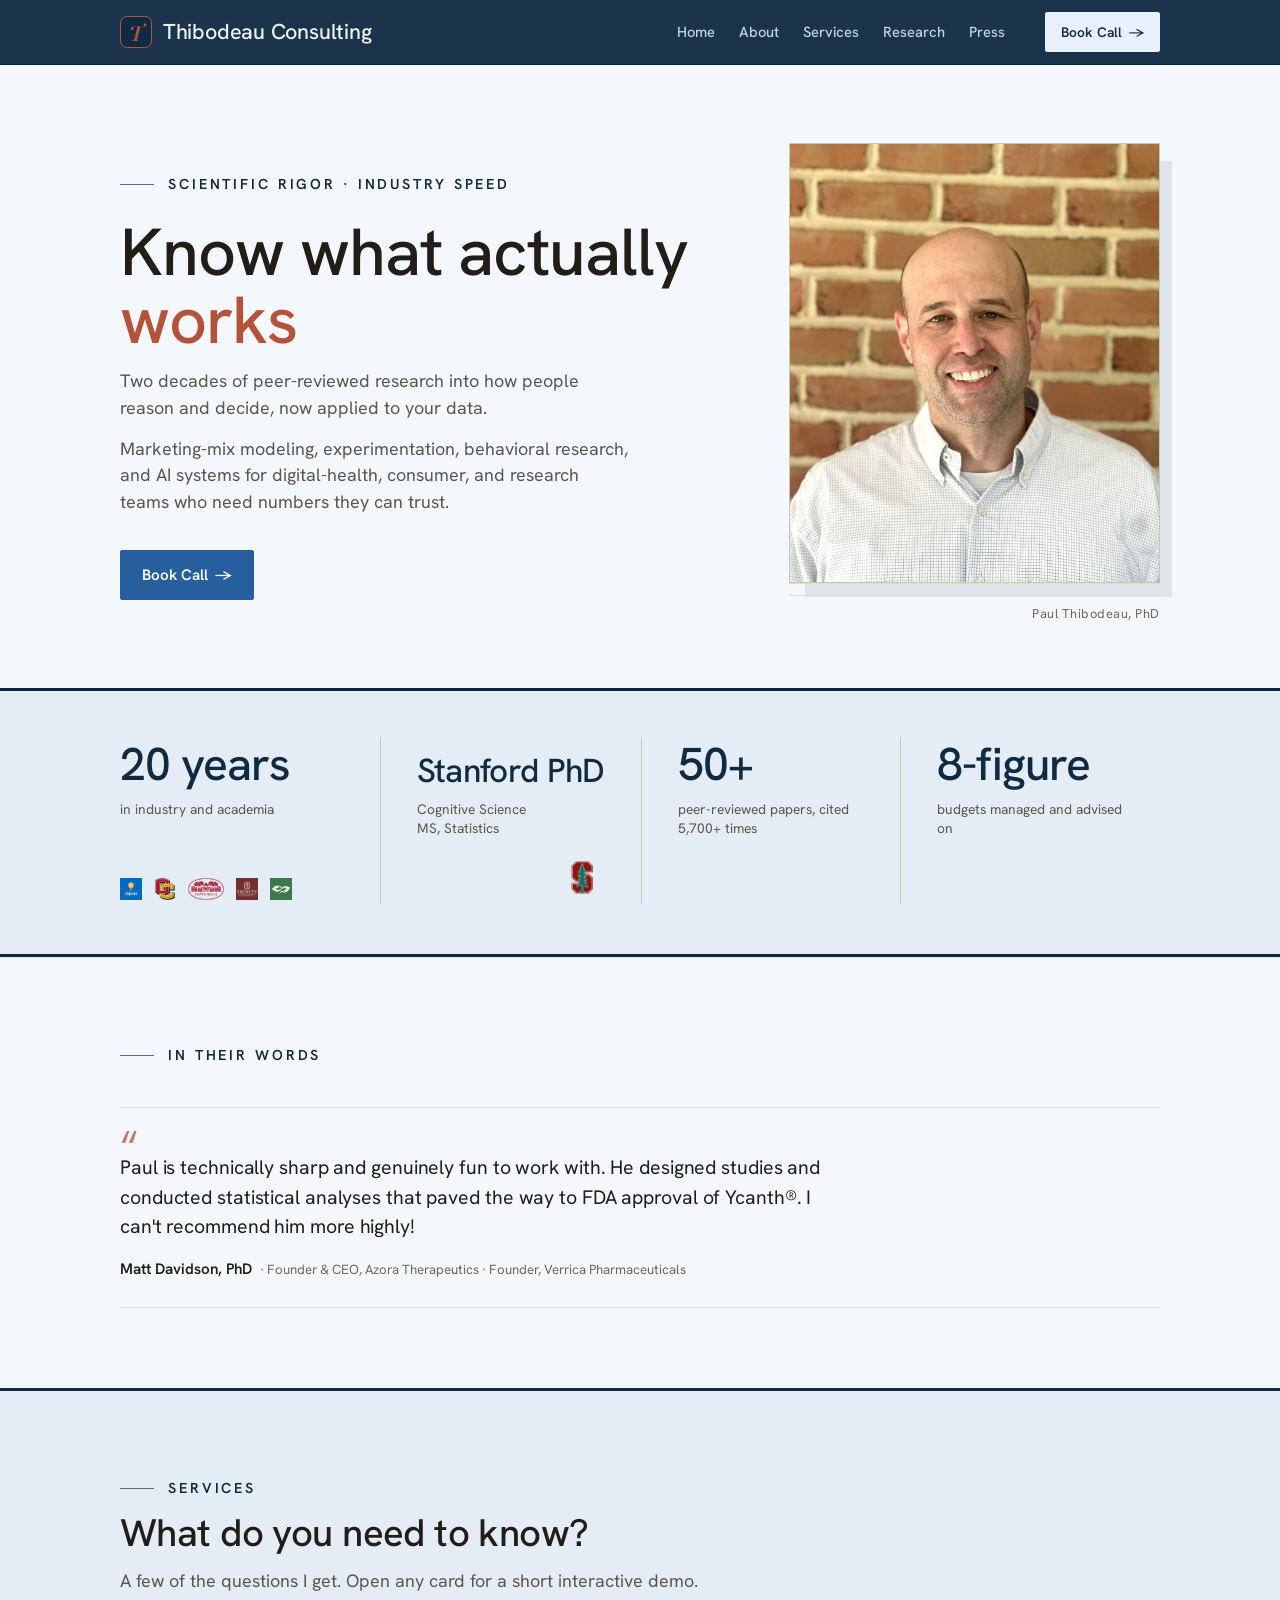
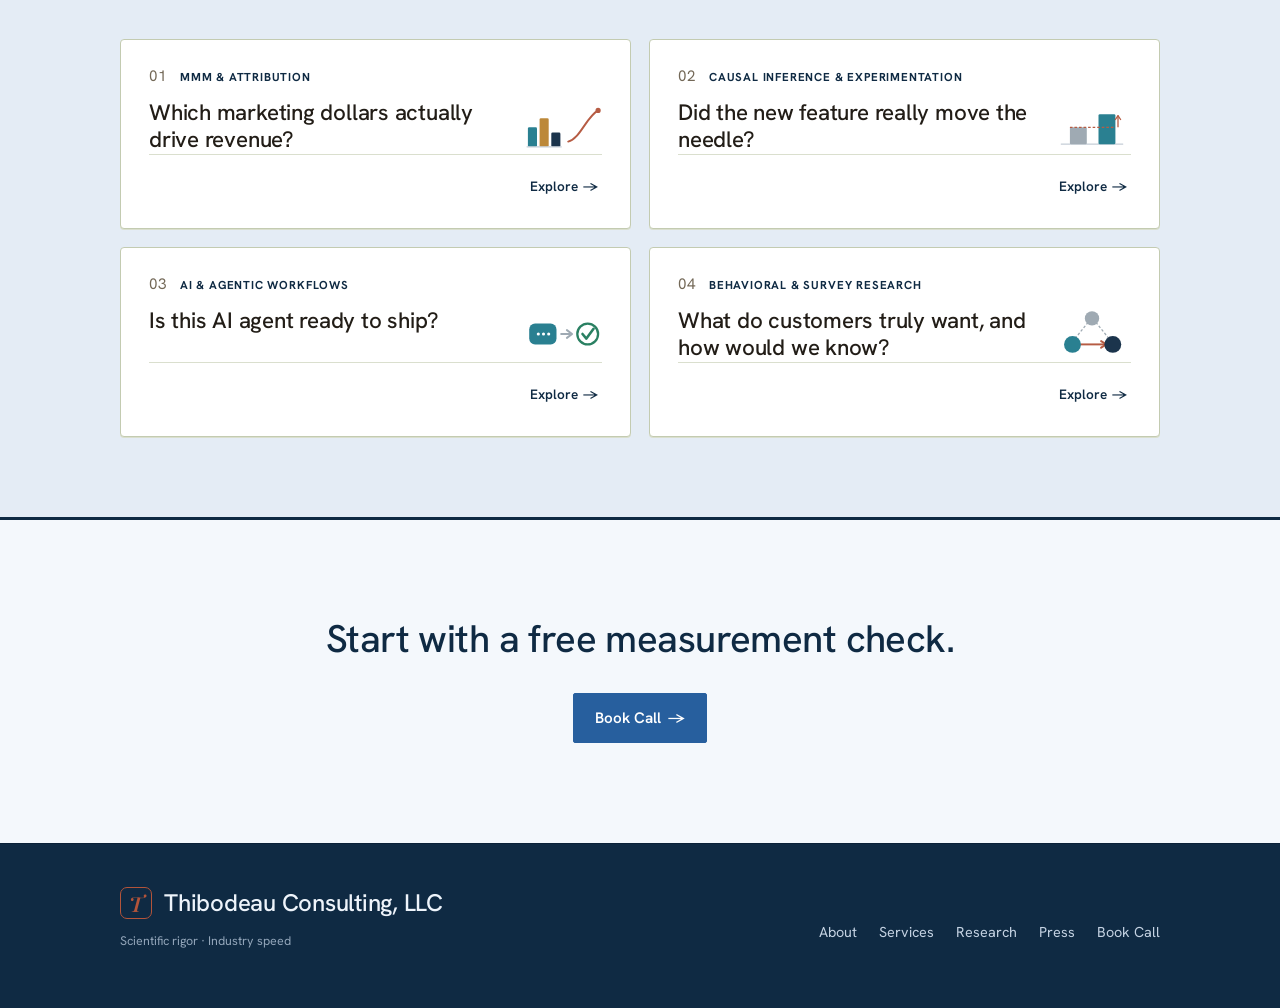
==== commit 2ff27ff7: "Mobile stats band: consistent card padding + restore band vertical padding - Fix .wrap mobile rule (" ====
--- a/index.html
+++ b/index.html
@@ -19,7 +19,7 @@
 <link rel="preconnect" href="https://fonts.googleapis.com">
 <link rel="preconnect" href="https://fonts.gstatic.com" crossorigin>
 <link href="https://fonts.googleapis.com/css2?family=Playfair+Display:ital,wght@0,600;0,700;1,500;1,600&family=Newsreader:opsz,wght@6..72,400;6..72,500;6..72,600&family=Newsreader:ital,opsz,wght@1,6..72,400;1,6..72,500&family=Spectral:wght@400;500;600&family=Hanken+Grotesk:wght@400;500;600;700&family=EB+Garamond:ital,wght@1,400;1,500&display=swap" rel="stylesheet">
-<link rel="stylesheet" href="assets/main.css">
+<link rel="stylesheet" href="assets/main.css?v=2">
 </head>
 <body>
 
--- a/assets/main.css
+++ b/assets/main.css
@@ -137,13 +137,13 @@
   .stat .lbl{margin-top:12px;font-size:.86rem;color:var(--ink-2);line-height:1.4}
   .stat .num-stanford{font-size:clamp(1.7rem,2.6vw,2.25rem);white-space:nowrap}
   @media(max-width:720px){
-    .creds-inner{padding-top:30px;padding-bottom:34px}
-    .statrow{grid-template-columns:1fr 1fr;gap:18px}
-    .stat{padding:20px;border-left:none;background:#ffffff;border:1px solid var(--line-2);border-radius:8px;justify-content:flex-start}
-    .stat:first-child{padding-left:20px;border-left:1px solid var(--line-2)}
+    .creds-inner{padding-top:40px;padding-bottom:40px}
+    .statrow{grid-template-columns:1fr 1fr;gap:16px}
+    .stat{padding:24px 20px;border-left:none;background:#ffffff;border:1px solid var(--line-2);border-radius:8px;justify-content:flex-start}
+    .stat:first-child{padding:24px 20px;border-left:1px solid var(--line-2)}
     .stat .num,.stat .num-stanford{font-size:1.8rem;min-height:0;white-space:normal;align-items:flex-start}
-    .stat .lbl{margin-top:8px;font-size:.9rem}
-    .stat .logos-row{margin-top:auto;padding-top:18px;justify-content:flex-start}
+    .stat .lbl{margin-top:10px;font-size:.9rem}
+    .stat .logos-row{margin-top:auto;padding-top:20px;justify-content:flex-start}
     .stat .logos-row img{height:16px}
     .stat .stanford-row{justify-content:flex-end}
     .stat .stanford-row img{height:30px}
@@ -334,7 +334,7 @@
 
   /* ---- mobile sizing fixes ---- */
   @media(max-width:600px){
-    .wrap{padding:0 18px}
+    .wrap{padding-left:18px;padding-right:18px}
     .nav{height:60px}
     .wordmark{font-size:1.04rem}
     .brand .wordmark{font-size:1.02rem}
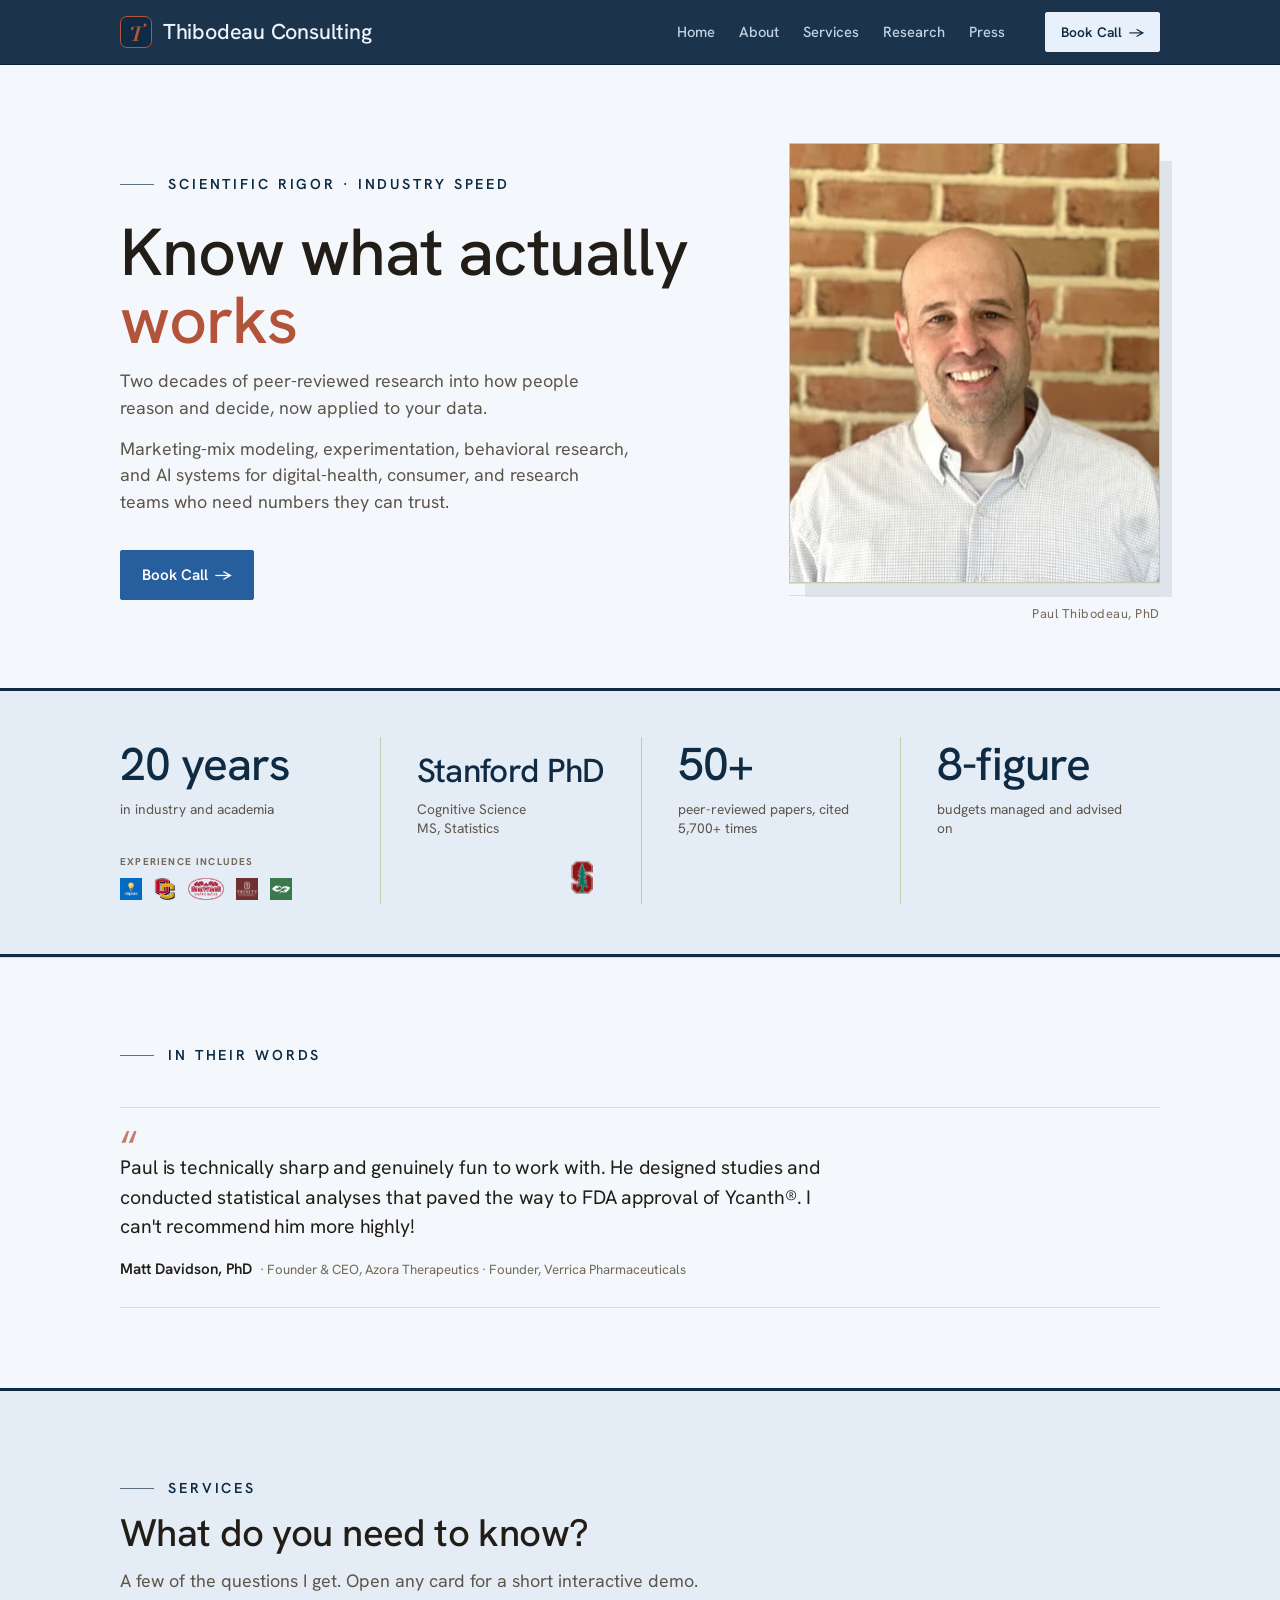
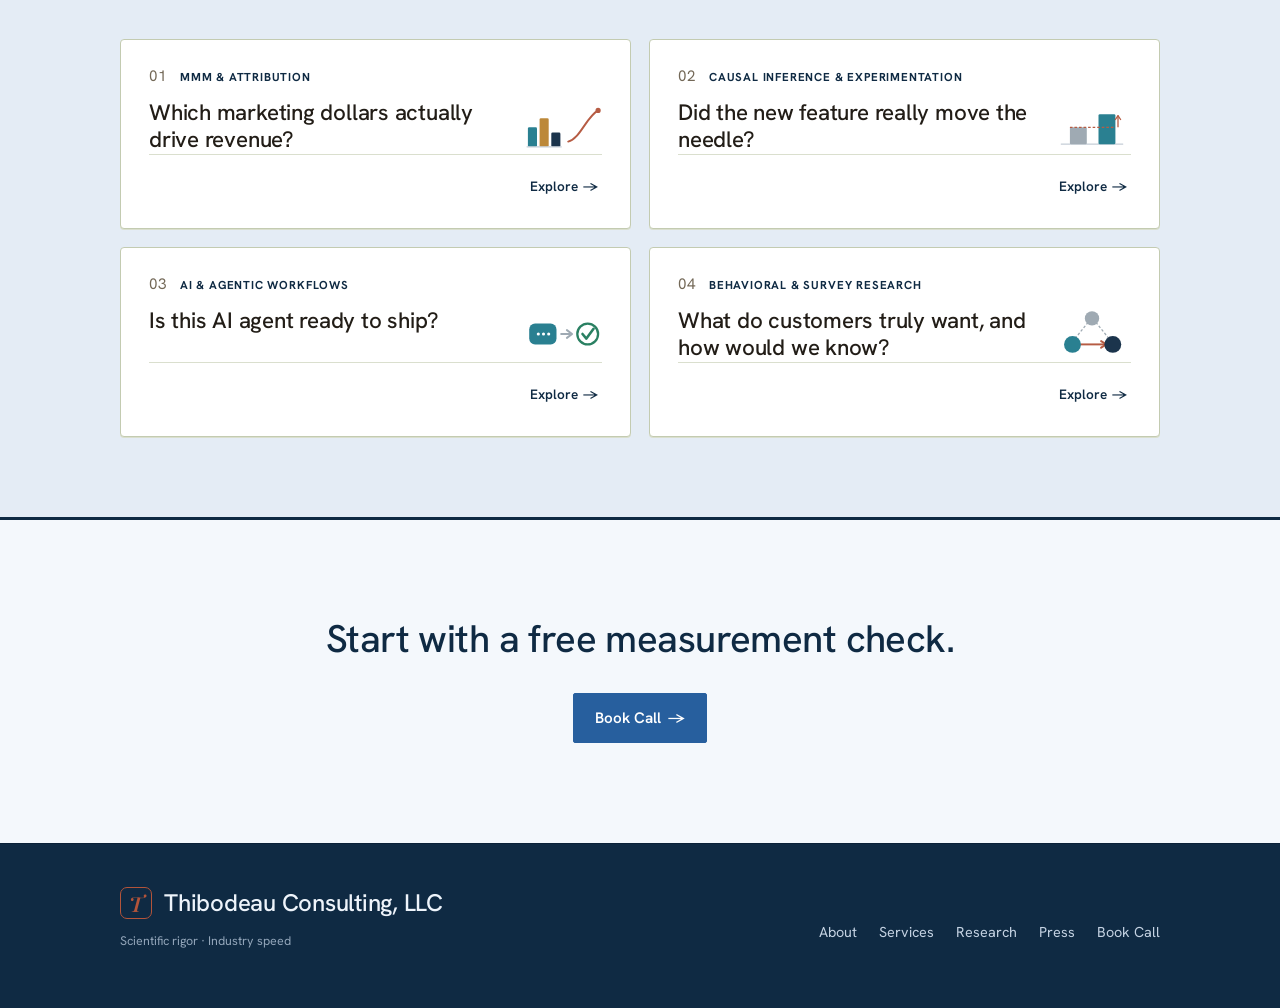
==== commit b970103b: "Perf + a11y: optimize hero image, trim font, label logos, fix demo landmarks Performance (#11): - He" ====
--- a/index.html
+++ b/index.html
@@ -18,8 +18,31 @@
 <meta name="twitter:image" content="https://www.consult-thib.com/assets/headshot-casual.jpg">
 <link rel="preconnect" href="https://fonts.googleapis.com">
 <link rel="preconnect" href="https://fonts.gstatic.com" crossorigin>
-<link href="https://fonts.googleapis.com/css2?family=Playfair+Display:ital,wght@0,600;0,700;1,500;1,600&family=Newsreader:opsz,wght@6..72,400;6..72,500;6..72,600&family=Newsreader:ital,opsz,wght@1,6..72,400;1,6..72,500&family=Spectral:wght@400;500;600&family=Hanken+Grotesk:wght@400;500;600;700&family=EB+Garamond:ital,wght@1,400;1,500&display=swap" rel="stylesheet">
-<link rel="stylesheet" href="assets/main.css?v=2">
+<link href="https://fonts.googleapis.com/css2?family=Playfair+Display:ital,wght@0,600;0,700;1,500;1,600&family=Newsreader:opsz,wght@6..72,400;6..72,500;6..72,600&family=Newsreader:ital,opsz,wght@1,6..72,400;1,6..72,500&family=Hanken+Grotesk:wght@400;500;600;700&family=EB+Garamond:ital,wght@1,400;1,500&display=swap" rel="stylesheet">
+<link rel="stylesheet" href="assets/main.css?v=3">
+<script type="application/ld+json">
+{
+  "@context": "https://schema.org",
+  "@type": "ProfessionalService",
+  "name": "Thibodeau Consulting, LLC",
+  "url": "https://www.consult-thib.com/",
+  "logo": "https://www.consult-thib.com/assets/logo.svg",
+  "image": "https://www.consult-thib.com/assets/headshot-casual.jpg",
+  "description": "Marketing-mix modeling, experimentation, behavioral research, and AI evaluation consulting from a Stanford PhD and former data-science leader.",
+  "slogan": "Scientific rigor, industry speed",
+  "areaServed": "United States",
+  "knowsAbout": ["Marketing mix modeling", "Attribution", "A/B testing", "Causal inference", "Experimentation", "Survey research", "Behavioral science", "AI evaluation", "Statistics"],
+  "founder": {
+    "@type": "Person",
+    "name": "Paul Thibodeau",
+    "honorificSuffix": "PhD",
+    "url": "https://www.consult-thib.com/about.html"
+  },
+  "sameAs": [
+    "https://www.linkedin.com/in/paulhthibodeau/"
+  ]
+}
+</script>
 </head>
 <body>
 
@@ -53,7 +76,11 @@
         </div>
       </div>
       <figure class="portrait reveal">
-        <img class="portrait-img" src="assets/headshot-casual.jpg?v=4" alt="Paul Thibodeau, PhD" style="object-position:50% 20%">
+        <picture>
+          <source type="image/avif" srcset="assets/headshot-casual-400.avif 400w, assets/headshot-casual-800.avif 800w" sizes="(max-width:880px) 360px, 400px">
+          <source type="image/webp" srcset="assets/headshot-casual-400.webp 400w, assets/headshot-casual-800.webp 800w" sizes="(max-width:880px) 360px, 400px">
+          <img class="portrait-img" src="assets/headshot-casual-800.jpg" width="800" height="1066" alt="Paul Thibodeau, PhD" fetchpriority="high" style="object-position:50% 20%">
+        </picture>
         <figcaption><span>Paul Thibodeau, PhD</span></figcaption>
       </figure>
     </div>
@@ -66,6 +93,7 @@
           <div class="num">20 years</div>
           <div class="lbl">in industry and academia</div>
           <div class="logos-row">
+            <span class="logos-cap">Experience includes</span>
             <img src="assets/logo-espark.png" alt="eSpark">
             <img src="assets/logo-oberlin.png" alt="Oberlin College">
             <img src="assets/logo-swarthmore.png" alt="Swarthmore">
--- a/assets/main.css
+++ b/assets/main.css
@@ -141,12 +141,12 @@
     .statrow{grid-template-columns:1fr 1fr;gap:16px}
     .stat{padding:24px 20px;border-left:none;background:#ffffff;border:1px solid var(--line-2);border-radius:8px;justify-content:flex-start}
     .stat:first-child{padding:24px 20px;border-left:1px solid var(--line-2)}
-    .stat .num,.stat .num-stanford{font-size:1.8rem;min-height:0;white-space:normal;align-items:flex-start}
+    .stat .num,.stat .num-stanford{font-size:1.8rem;min-height:3.6rem;white-space:normal;align-items:flex-start}
     .stat .lbl{margin-top:10px;font-size:.9rem}
-    .stat .logos-row{margin-top:auto;padding-top:20px;justify-content:flex-start}
-    .stat .logos-row img{height:16px}
-    .stat .stanford-row{justify-content:flex-end}
-    .stat .stanford-row img{height:30px}
+    .stat .logos-row{margin-top:auto;padding-top:20px;justify-content:flex-start;gap:6px 10px}
+    .stat .logos-row img{height:14px}
+    .stat .stanford-row{justify-content:flex-start}
+    .stat .stanford-row img{height:26px}
   }
 
   /* ---------- quote ---------- */
@@ -364,6 +364,7 @@
 
   /* credibility strip: muted logo cluster */
   .logos-row{display:flex;flex-wrap:wrap;align-items:flex-end;gap:8px 12px;margin-top:auto;padding-top:16px}
+  .logos-cap{flex-basis:100%;font-family:var(--font-body);font-size:.62rem;font-weight:700;letter-spacing:.12em;text-transform:uppercase;color:var(--ink-3);line-height:1;margin-bottom:3px}
   .logos-row img{height:22px;width:auto;display:block}
   .stanford-row{justify-content:flex-end}
   .stanford-row img{height:46px}
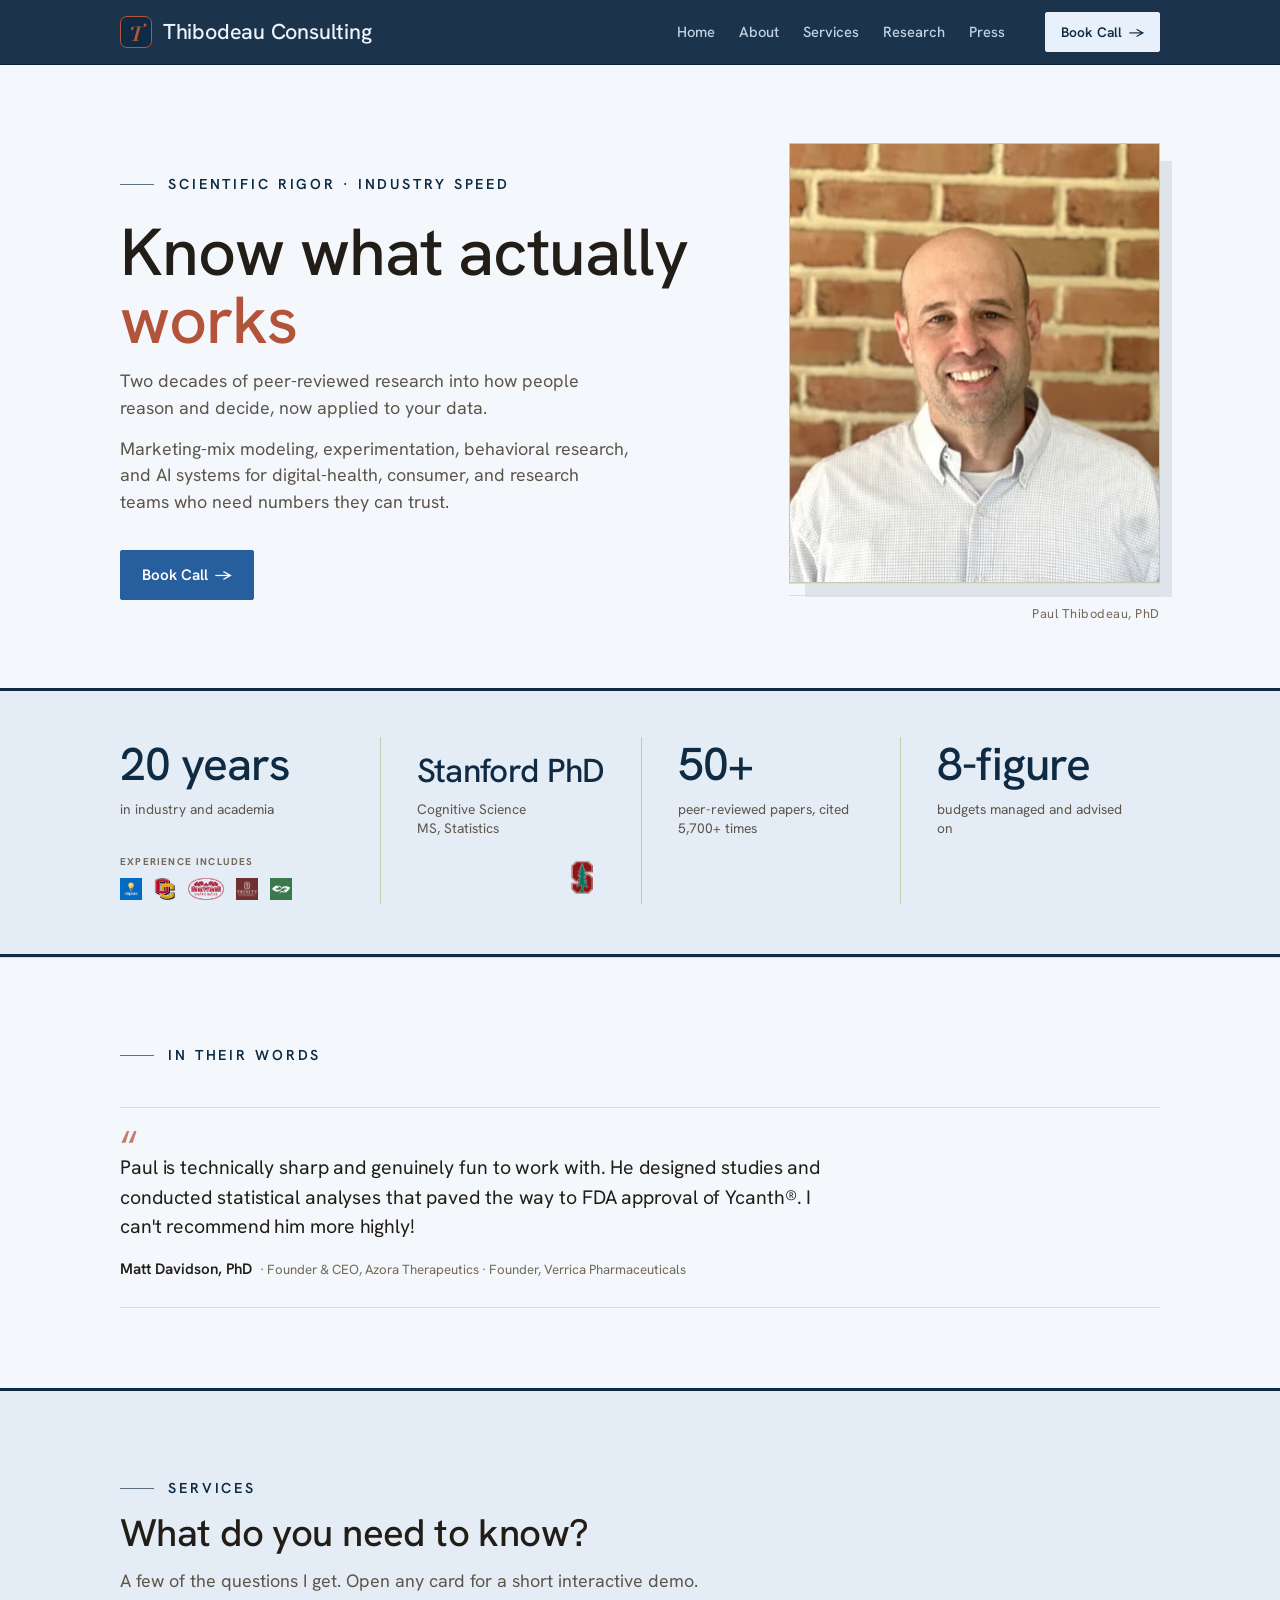
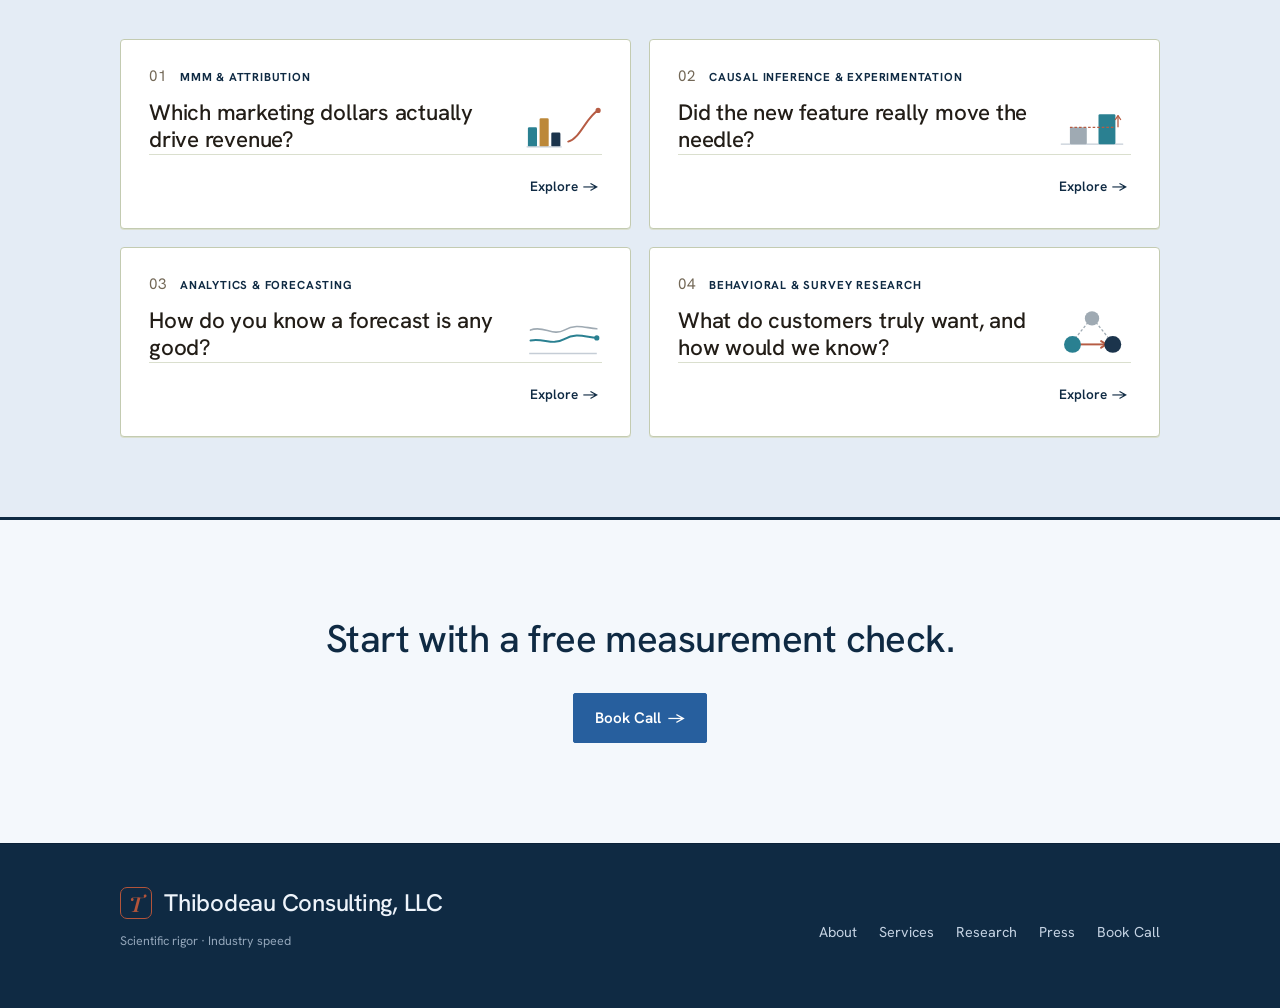
==== commit 3aa87fdd: "Services: swap AI card for Analytics & Forecasting (World Cup showcase) - Homepage card 03 is now "A" ====
--- a/index.html
+++ b/index.html
@@ -196,11 +196,11 @@
           </div>
           <div class="svc-foot"><span class="more">Explore <span class="arr">→</span></span></div>
         </a>
-        <a href="demos/agentic_eval_demo.html" class="svc reveal">
-          <div class="svc-top"><span class="svc-idx">03</span><span class="svc-topic">AI &amp; Agentic Workflows</span></div>
-          <div class="svc-qrow">
-            <h3>Is this AI agent ready to ship?</h3>
-            <span class="svc-cartoon" aria-hidden="true"><svg viewBox="0 0 120 80" xmlns="http://www.w3.org/2000/svg"><rect x="8" y="24" width="42" height="32" rx="9" fill="#1F7A8C"/><circle cx="22" cy="40" r="2.4" fill="#fff"/><circle cx="30" cy="40" r="2.4" fill="#fff"/><circle cx="38" cy="40" r="2.4" fill="#fff"/><line x1="56" y1="40" x2="72" y2="40" stroke="#9aa6af" stroke-width="3"/><polyline points="66,34 74,40 66,46" fill="none" stroke="#9aa6af" stroke-width="3" stroke-linecap="round" stroke-linejoin="round"/><g class="cart-pop"><circle cx="98" cy="40" r="16" fill="none" stroke="#1f7a5a" stroke-width="3.5"/><path d="M90 40 l6 7 l11 -15" fill="none" stroke="#1f7a5a" stroke-width="4" stroke-linecap="round" stroke-linejoin="round"/></g></svg></span>
+        <a href="demos/forecasting_demo.html" class="svc reveal">
+          <div class="svc-top"><span class="svc-idx">03</span><span class="svc-topic">Analytics &amp; Forecasting</span></div>
+          <div class="svc-qrow">
+            <h3>How do you know a forecast is any good?</h3>
+            <span class="svc-cartoon" aria-hidden="true"><svg viewBox="0 0 120 80" xmlns="http://www.w3.org/2000/svg"><line x1="8" y1="70" x2="112" y2="70" stroke="#c2cbd4" stroke-width="2"/><path d="M10 34 C 30 26, 44 44, 62 34 S 92 30, 112 32" fill="none" stroke="#9aa6af" stroke-width="2.5" stroke-linecap="round" stroke-linejoin="round"/><path d="M10 50 C 30 46, 44 58, 62 48 S 92 44, 112 46" fill="none" stroke="#1F7A8C" stroke-width="3" stroke-linecap="round" stroke-linejoin="round"/><circle class="cart-pulse" cx="112" cy="46" r="4" fill="#1F7A8C"/></svg></span>
           </div>
           <div class="svc-foot"><span class="more">Explore <span class="arr">→</span></span></div>
         </a>
